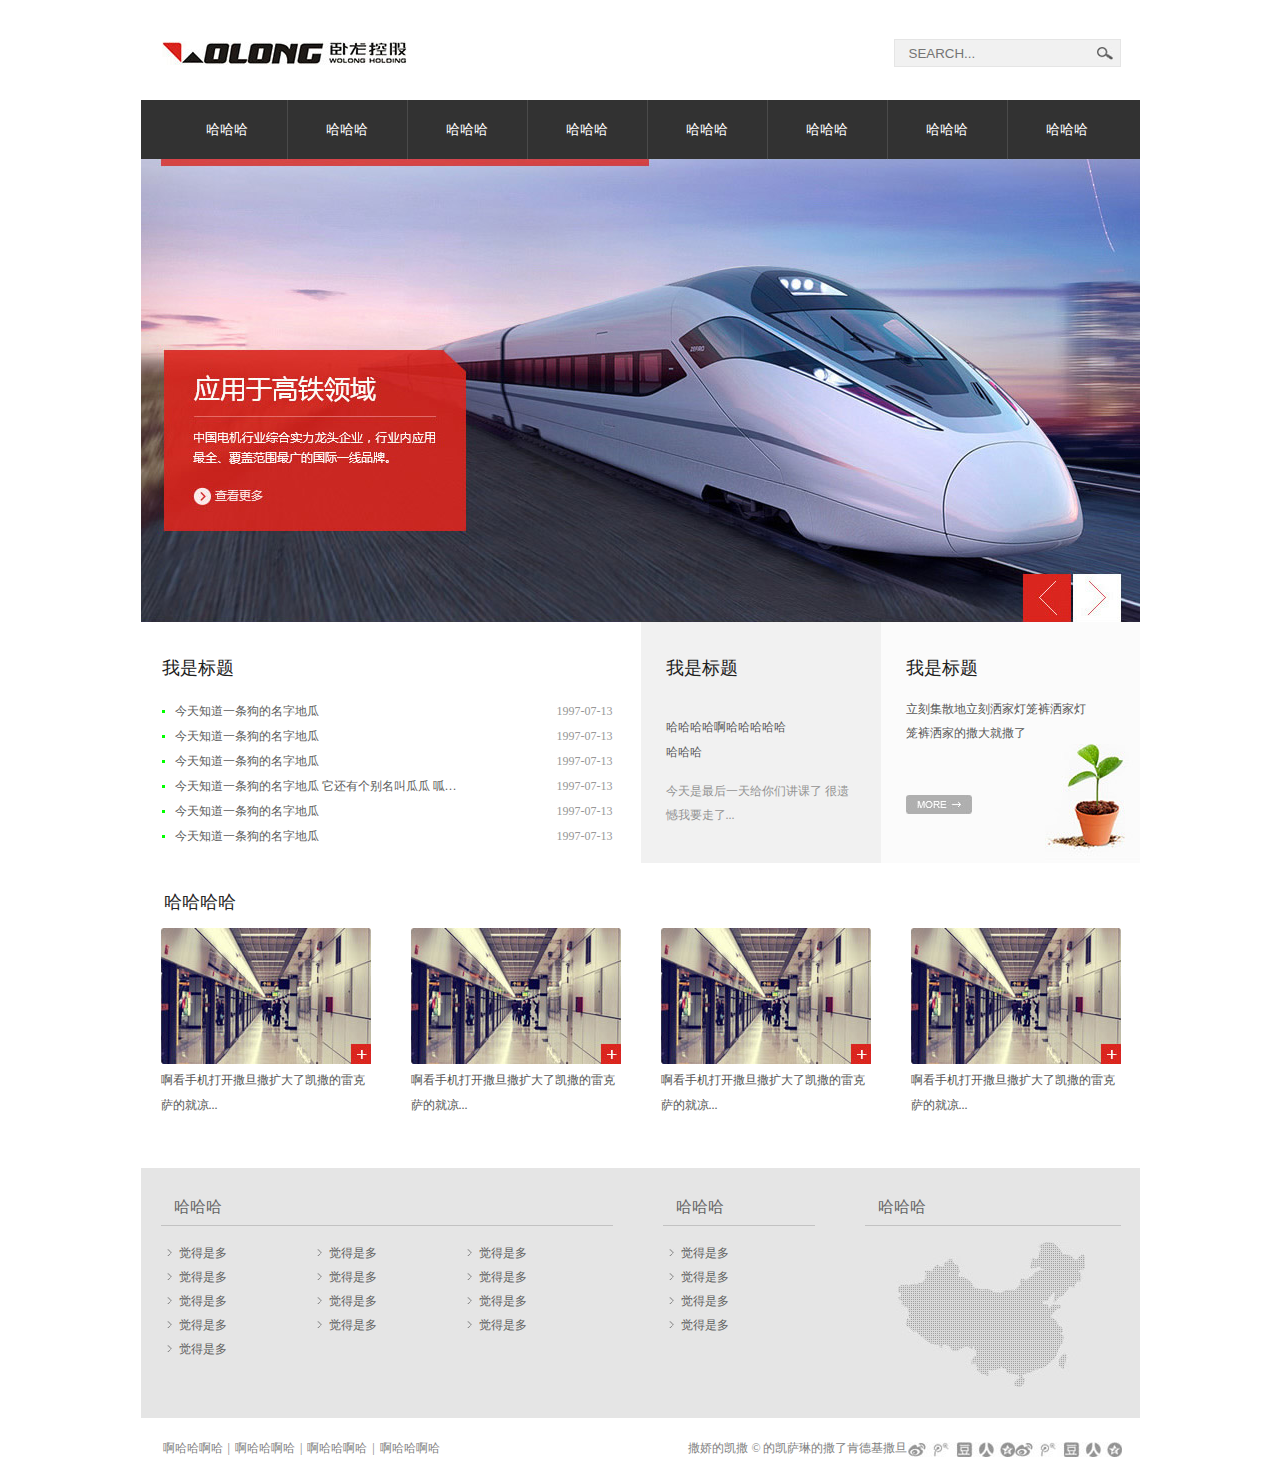
==== index.html @ ba3e5202 "no message" ====
<!doctype html>
<html>
<head>
<meta charset="utf-8">
<title>卧龙控股</title>
<link rel="stylesheet" href="css/style.css" />
</head>
<body>

<!-- 页头 -->
<div id="header">
	<a href="#" class="logo"><img src="images/logo.png" /></a>
	<div class="search">
    	<input type="text" class="txt" placeholder="SEARCH..." />
    	<input type="submit" class="sub" value="" />
    </div>
</div>

<!-- 导航 -->
<div id="nav">
	<ul>
    	<li class="te"><a href="#">哈哈哈</a></li>
        <li><a href="#">哈哈哈</a></li>
        <li><a href="#">哈哈哈</a></li>
        <li><a href="#">哈哈哈</a></li>
        <li><a href="#">哈哈哈</a></li>
        <li><a href="#">哈哈哈</a></li>
        <li><a href="#">哈哈哈</a></li>
        <li><a href="#">哈哈哈</a></li>
    </ul>
</div>

<!-- 广告栏 -->
<div id="banner"><img src="images/banner.png" /></div>

<!-- 主体 -->
<div id="main">
	<div class="main-t">
    	<div class="main-t-l">
        	<h3>我是标题</h3>
        	<ul>
        		<li>
                	<a href="#">今天知道一条狗的名字地瓜</a>
                    <span>1997-07-13</span>
                </li>
                <li>
                	<a href="#">今天知道一条狗的名字地瓜</a>
                    <span>1997-07-13</span>
                </li>
                <li>
                	<a href="#">今天知道一条狗的名字地瓜</a>
                    <span>1997-07-13</span>
                </li>
                <li>
                	<a href="#">今天知道一条狗的名字地瓜 它还有个别名叫瓜瓜 呱呱叫 瓜叫瓜 地瓜是条狗 一点也不可爱</a>
                    <span>1997-07-13</span>
                </li>
                <li>
                	<a href="#">今天知道一条狗的名字地瓜</a>
                    <span>1997-07-13</span>
                </li>
                <li>
                	<a href="#">今天知道一条狗的名字地瓜</a>
                    <span>1997-07-13</span>
                </li>
            </ul>
        </div>
    	<div class="main-t-c">
        	<h3>我是标题</h3>
        	<h4>哈哈哈哈啊哈哈哈哈哈哈哈哈</h4>
            <p>今天是最后一天给你们讲课了 很遗憾我要走了...</p>
        </div>
    	<div class="main-t-r">
        	<h3>我是标题</h3>
        	<p>立刻集散地立刻洒家灯笼裤洒家灯笼裤洒家的撒大就撒了</p>
            <a href="#"><img src="images/mroe.png" /></a>
        </div>
    </div>
	<div class="main-c">哈哈哈哈</div>
	<div class="main-b">
    	<ul>
       		<li>
            	<img src="images/t1.png" />
                <p>啊看手机打开撒旦撒扩大了凯撒的雷克萨的就凉...</p>
            </li>
            <li>
            	<img src="images/t1.png" />
                <p>啊看手机打开撒旦撒扩大了凯撒的雷克萨的就凉...</p>
            </li>
            <li>
            	<img src="images/t1.png" />
                <p>啊看手机打开撒旦撒扩大了凯撒的雷克萨的就凉...</p>
            </li>
            <li class="last">
            	<img src="images/t1.png" />
                <p>啊看手机打开撒旦撒扩大了凯撒的雷克萨的就凉...</p>
            </li>
            
        </ul>
    </div>
</div>

<!-- 地图 -->
<div id="map">
	<div class="map-l">
    	<h3>哈哈哈</h3>
    	<ul>
        	<li><a href="#">觉得是多</a></li>
            <li><a href="#">觉得是多</a></li>
            <li><a href="#">觉得是多</a></li>
            <li><a href="#">觉得是多</a></li>
            <li><a href="#">觉得是多</a></li>
            <li><a href="#">觉得是多</a></li>
            <li><a href="#">觉得是多</a></li>
            <li><a href="#">觉得是多</a></li>
            <li><a href="#">觉得是多</a></li>
            <li><a href="#">觉得是多</a></li>
            <li><a href="#">觉得是多</a></li>
            <li><a href="#">觉得是多</a></li>
            <li><a href="#">觉得是多</a></li>   
        </ul>
    </div>
	<div class="map-c">
    	<h3>哈哈哈</h3>
    	<ul>
        	<li><a href="#">觉得是多</a></li>
            <li><a href="#">觉得是多</a></li>
            <li><a href="#">觉得是多</a></li>
            <li><a href="#">觉得是多</a></li>
        </ul>
    </div>    
	<div class="map-r">
    	<h3>哈哈哈</h3>
    
    </div>
</div>

<!-- 页脚 -->
<div id="footer">
	<div class="footer-l">
    	<a href="#">啊哈哈啊哈</a>
    	<span>|</span>
        <a href="#">啊哈哈啊哈</a>
    	<span>|</span>
        <a href="#">啊哈哈啊哈</a>
    	<span>|</span>
        <a href="#">啊哈哈啊哈</a>        
    </div>
	<div class="footer-r">撒娇的凯撒 &copy; 的凯萨琳的撒了肯德基撒旦<img src="images/fengxiang.png" /><img src="images/fengxiang.png" /></div>
</div>

</body>
</html>
---- css/style.css ----
@charset "utf-8";
/* CSS Document */

*{margin:0;padding:0;}/*去除空隙*/
li{list-style:none;}/*去除所有的列表符号*/
a{text-decoration:none;}/*去除a下划线*/
#header{width:999px;height:100px;margin:0 auto;}
#header .logo{float:left;margin:41px 0 0 21px;}
#header .search{float:right;width:225px;background:#f1f1f1;border:1px solid #e5e5e5;margin:39px 19px 0 0;}
#header .search .txt{float:left;border:0;background:none;height:26px;text-indent:14px;width:195px;}
#header .search .sub{float:right;border:0;width:30px;height:26px;background:url(../images/search.png) no-repeat center;}
#nav{width:999px;height:59px;background:#323232;margin:0 auto;}
#nav ul{height:59px;padding-left:27px;}
#nav ul li{float:left;width:119px;height:59px;border-left:1px solid #4a4a4a;text-align:center;}
#nav ul li.te{border:0;}
#nav ul li a{font:14px/59px "";color:#fff;}
#banner{width:999px;height:463px;margin:0 auto;}
#main {width:999px;height:546px;margin:0 auto;}
#main .main-t{height:241px;background:pink;}
#main .main-t h3{font:18px/62px "";color:#202020;margin-top:15px;}
#main .main-t .main-t-l{float:left;width:451px;background:#fff;padding:0 28px 0 21px;height:241px;}
#main .main-t .main-t-l ul{}
#main .main-t .main-t-l ul li{font:12px/25px "";background:url(../images/dian.png) no-repeat left;height:25px;}
#main .main-t .main-t-l ul li a{float:left;color:#5d5d5d;text-indent:13px;
width:300px;overflow:hidden;text-overflow:ellipsis;white-space:nowrap;
}
#main .main-t .main-t-l ul li span {float:right;color:#979797;}
#main .main-t .main-t-c{float:left;width:215px;height:241px;background:#f1f1f1;padding-left:25px;}
#main .main-t .main-t-c h4{font:12px/25px "";color:#575757;width:128px;margin-top:16px;}
#main .main-t .main-t-c p{font:12px/24px "";color:#939393;width:192px;margin-top:14px;}
#main .main-t .main-t-r{float:left;width:234px;height:241px;padding-left:25px;background:#fbfbfb url(../images/hua.png) no-repeat right bottom;}
#main .main-t .main-t-r p{font:12px/24px "";color:#575757;margin-top:-2px;width:180px;margin-bottom:50px;}
#main .main-c {height:52px;font:18px/52px "";color:#262626;margin:13px  0 0 23px;}
#main .main-b{height:240px;}
#main .main-b ul{height:240px;}
#main .main-b ul li{width:210px;height:240px;margin:0 20px;float:left;}
#main .main-b ul li.last{margin-right:0;}
#main .main-b ul li p{font:12px/25px "";color:#545454;}
#map{width:999px;height:250px;background:#e5e5e5;margin:0 auto;}
#map h3{font:16px/36px "";color:#656565;border-bottom:1px solid #c2c2c2;padding-left:13px;margin-top:21px;}
#map ul{overflow:hidden;margin-top:15px;}
#map ul li{float:left;width:150px;background:url(../images/jiantou.png)  no-repeat 6px;}
#map ul li a{color:#5f5f5f;font:12px/24px "";margin-left:18px;}
#map .map-l {float:left;width:452px;height:250px;margin-left:20px;}
#map .map-c{float:left;width:152px;height:250px;margin:0 50px;}
#map .map-r{float:left;width:256px;height:250px;background:url(../images/ji.png) no-repeat 31px 73px;}
#footer{width:999px;height:8lpx;margin:0 auto;font:12px/60px "";color:#818181;}
#footer .footer-l{float:left;margin-left:22px;}
#footer .footer-l a{color:#818181;}
#footer .footer-l span{margin:0 2px;}
#footer .footer-r{float:right;margin-right:18px;}
#footer .footer-r img{vertical-align:middle;}
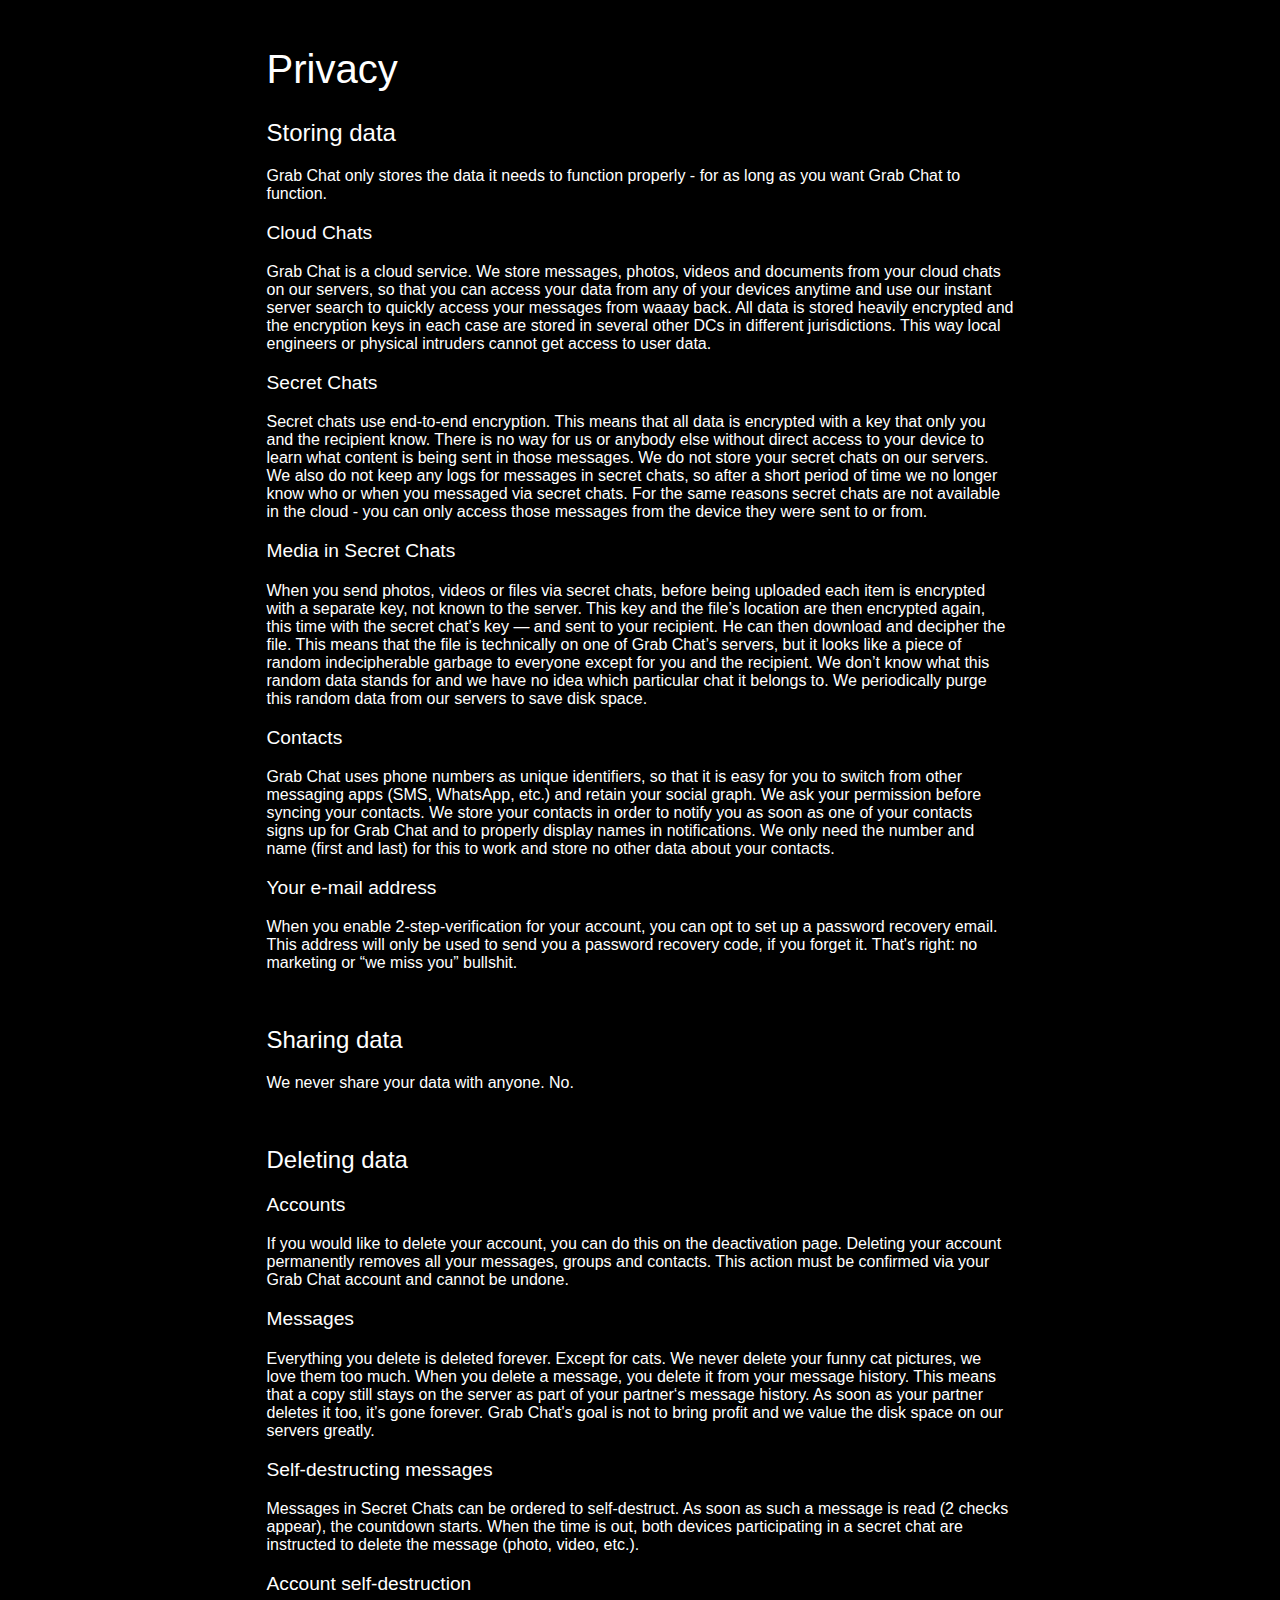
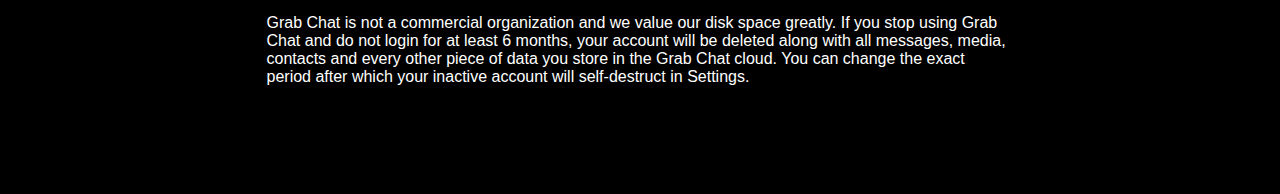
==== commit 6a308ba6: "change" ====
--- a/index.html
+++ b/index.html
@@ -1,153 +1,546 @@
-<!doctype html>
-<html>
-<head>
-<meta charset="utf-8">
-<title>卧龙控股</title>
-<link rel="stylesheet" href="css/style.css" />
-</head>
-<body>
-
-<!-- 页头 -->
-<div id="header">
-	<a href="#" class="logo"><img src="images/logo.png" /></a>
-	<div class="search">
-    	<input type="text" class="txt" placeholder="SEARCH..." />
-    	<input type="submit" class="sub" value="" />
+<!DOCTYPE html>
+<html lang="zh_CN">
+  <head>
+    <meta charset="utf-8" />
+    <meta http-equiv="X-UA-Compatible" content="IE=edge" />
+    <meta name="viewport" content="width=device-width,initial-scale=1.0" />
+    <title>privacy</title>
+    <style>
+      .bg {
+        position: absolute;
+        width: 100%;
+        height: 100%;
+        background-color: #000;
+        z-index: 1;
+      }
+      .bg.active {
+        z-index: 2;
+      }
+      .centerBox {
+        z-index: 5;
+      }
+      .clearfix {
+        *zoom: 1;
+      }
+      .clearfix:before,
+      .clearfix:after {
+        display: table;
+        line-height: 0;
+        content: '';
+      }
+      .clearfix:after {
+        clear: both;
+      }
+      body {
+        font-family: 'Roboto', Arial, sans-serif;
+        color: #fff;
+        background: #000;
+        margin: 0;
+        -webkit-font-smoothing: antialiased;
+        -webkit-text-size-adjust: 100%;
+        -webkit-transition: opacity 400ms;
+        -moz-transition: opacity 400ms;
+        transition: opacity 400ms;
+      }
+      a,
+      a:visited {
+        color: #eee;
+        text-decoration: none;
+        cursor: pointer !important;
+      }
+      a:hover,
+      a:active {
+        color: #eee;
+      }
+      h1,
+      h2,
+      h3 {
+        font-family: 'Roboto', Arial, sans-serif;
+      }
+      h1 {
+        font-size: 2.5em;
+        font-weight: 300;
+      }
+      h2 {
+        font-size: 1.5em;
+        font-weight: 300;
+      }
+      h3 {
+        font-size: 1.2em;
+        font-weight: 400;
+      }
+      .centerBox {
+        position: absolute;
+        top: 50%;
+        margin-top: -210px;
+        left: 0;
+        width: 100%;
+        text-align: center;
+      }
+      .menu {
+        max-width: 624px;
+        width: 100%;
+        margin-left: auto;
+        margin-right: auto;
+        height: 395px;
+      }
+      .container .header {
+        margin: 0 auto;
+        padding: 5px;
+        text-align: center;
+        background: rgba(0, 0, 0, 0.01);
+      }
+      .container .header span {
+        display: block;
+        font-size: 60%;
+        opacity: 0.8;
+        padding-bottom: 0.6em;
+      }
+      .nav-top {
+        text-transform: uppercase;
+        width: 100%;
+        line-height: 2.6;
+        height: 36px;
+        position: absolute;
+        bottom: 0;
+      }
+      .nav-top a {
+        padding: 0.41em 1em;
+        letter-spacing: 0.1em;
+        color: #eee;
+        display: inline-block;
+        font-size: 10px;
+      }
+      .nav-top a:hover {
+        color: #fff;
+      }
+      .nav-top span.right {
+        float: right;
+      }
+      .nav-top span.right a {
+        float: left;
+        display: block;
+      }
+      .nav-top,
+      .header,
+      .menu {
+        position: relative;
+      }
+      #appDownload {
+        width: 100%;
+        text-align: center;
+        position: absolute;
+        bottom: 50px;
+        left: 0;
+        border: 0;
+        outline: 0;
+        z-index: 100;
+        color: #bbb;
+        background: transparent;
+        -moz-transition: all 0.2s cubic-bezier(0.7, 0.01, 0.3, 1);
+        -o-transition: all 0.2s cubic-bezier(0.7, 0.01, 0.3, 1);
+        -webkit-transition: all 0.2s cubic-bezier(0.7, 0.01, 0.3, 1);
+        transition: all 0.2s cubic-bezier(0.7, 0.01, 0.3, 1);
+        font: 36px Heiti, 'Lucida Grande', Arial;
+        font-weight: bold;
+      }
+      #appDownload span img {
+        width: 50px;
+        height: 50px;
+      }
+      #appDownload span {
+        display: inline-block;
+        position: relative;
+        top: -10px;
+        -moz-transition: all 0.7s cubic-bezier(0.7, 0.01, 0.3, 1);
+        -o-transition: all 0.7s cubic-bezier(0.7, 0.01, 0.3, 1);
+        -webkit-transition: all 0.7s cubic-bezier(0.7, 0.01, 0.3, 1);
+        transition: all 0.7s cubic-bezier(0.7, 0.01, 0.3, 1);
+      }
+      .homeHeader {
+        margin-top: 0;
+      }
+      .logo {
+        max-width: 220px;
+        width: 100%;
+        margin: 0 auto;
+      }
+      .sublogo {
+        max-width: 90px;
+        width: 100%;
+        margin: 0 auto;
+        margin-bottom: -29px;
+      }
+      .menulogo {
+        max-width: 90px;
+        width: 100%;
+        margin: 0 auto;
+      }
+      .downloadBtnHome {
+        max-width: 172px;
+        width: 100%;
+      }
+      .headerLink {
+        color: #fff;
+        font-size: 10px;
+        text-transform: uppercase;
+      }
+      .dlIcons {
+        max-width: 20px;
+      }
+      .dlIconsSideMenu {
+        max-width: 30px;
+      }
+      .menuDLiconsBox {
+        position: absolute;
+        bottom: 40px;
+      }
+      .menuDLicons {
+        display: inline !important;
+        margin: 0 0 0 25px !important;
+        padding: 0 !important;
+      }
+      #sticker a {
+        line-height: 12px;
+        font-size: 16px;
+        color: #eee;
+      }
+      #sticker a:hover {
+        color: #fff;
+      }
+      #sticker ul {
+        list-style: none;
+      }
+      #sticker li {
+        padding-bottom: 10px;
+      }
+      div#wrapper {
+        margin: 0 auto;
+        width: auto;
+        max-width: 787px;
+        word-wrap: break-word;
+      }
+      .aboutContainer {
+        padding: 20px;
+      }
+      div#sideBar {
+        width: 177px;
+        padding: 43px 0 20px 0;
+        margin-right: 0;
+        float: left;
+        text-align: right;
+      }
+      .clear {
+        clear: both;
+      }
+      div#sticker {
+        padding: 20px 0;
+        margin: 0 0;
+        width: 177px;
+      }
+      .stick {
+        position: fixed;
+        top: 0;
+      }
+      .container {
+        -webkit-animation: fadein 1s;
+        -moz-animation: fadein 1s;
+        -ms-animation: fadein 1s;
+        -o-animation: fadein 1s;
+        animation: fadein 1s;
+      }
+      @keyframes fadein {
+        from {
+          opacity: 0;
+        }
+        to {
+          opacity: 1;
+        }
+      }
+      @-moz-keyframes fadein {
+        from {
+          opacity: 0;
+        }
+        to {
+          opacity: 1;
+        }
+      }
+      @-webkit-keyframes fadein {
+        from {
+          opacity: 0;
+        }
+        to {
+          opacity: 1;
+        }
+      }
+      @-ms-keyframes fadein {
+        from {
+          opacity: 0;
+        }
+        to {
+          opacity: 1;
+        }
+      }
+      @-o-keyframes fadein {
+        from {
+          opacity: 0;
+        }
+        to {
+          opacity: 1;
+        }
+      }
+      .content-wrap {
+        overflow: hidden;
+        width: 100%;
+        height: 100%;
+      }
+      .content-wrap {
+        overflow-y: scroll;
+        -webkit-overflow-scrolling: touch;
+      }
+      .content {
+        position: relative;
+        background: #b4bad2;
+      }
+      @media only screen and (max-width: 768px) {
+        .sublogo {
+          display: block;
+          margin-bottom: 0;
+          padding: 20px 0 0 0;
+        }
+        .subheader {
+          display: block;
+          text-align: center;
+          font-size: 32px;
+        }
+        #appDownload {
+          bottom: 5px;
+        }
+        .centerBox {
+          margin-top: -200px;
+        }
+        div#sideBar {
+          display: none;
+        }
+      }
+      .tousec li {
+        padding-bottom: 0.5em;
+      }
+      .touOlDecimal {
+        margin-left: 40px;
+        list-style: decimal outside none;
+      }
+      .touOlUpperAlpha {
+        list-style: upper-alpha inside none;
+      }
+      .touOlUpperAlpha li {
+        padding-bottom: 0.5em;
+        text-indent: 40px;
+      }
+      .touOlLowerAlpha {
+        margin-left: 40px;
+        list-style: lower-alpha outside none;
+      }
+      .touOlLowerRoman {
+        margin-left: 40px;
+        list-style: lower-roman outside none;
+      }
+      .touOlLowerRoman li {
+        text-indent: 0;
+      }
+      .touUlDisc {
+        margin-left: 40px;
+        list-style: disc outside none;
+      }
+      .touUlDisc li {
+        text-indent: 0;
+      }
+      .ppsec li {
+        padding-bottom: 0.5em;
+      }
+      .ppOlDecimal {
+        margin-left: 40px;
+        list-style: decimal outside none;
+      }
+      .ppOlUpperAlpha {
+        list-style: upper-alpha inside none;
+      }
+      .ppOlUpperAlpha li {
+        padding-bottom: 0.5em;
+        text-indent: 40px;
+      }
+      .ppOlLowerAlpha {
+        margin-left: 40px;
+        list-style: lower-alpha outside none;
+      }
+      .ppOlLowerRoman {
+        margin-left: 40px;
+        list-style: lower-roman outside none;
+      }
+      .ppOlLowerRoman li {
+        text-indent: 0;
+      }
+      .ppUlDisc {
+        margin-left: 40px;
+        list-style: disc outside none;
+      }
+      .ppUlDisc li {
+        text-indent: 0;
+      }
+      @media print {
+        q {
+          quotes: none;
+        }
+        q:before,
+        q:after {
+          content: '';
+        }
+        img {
+          display: none;
+          border: 0;
+        }
+        button {
+          display: none;
+          border: 0;
+        }
+        .menu-button {
+          display: none;
+          border: 0;
+        }
+        body {
+          font: 12pt arial, helvetica, tahoma, san-serif;
+          line-height: 1.5;
+          color: #000 !important;
+          background: #fff !important;
+        }
+        p {
+          font-size: 12px !important;
+        }
+        h1 {
+          font-size: 18px !important;
+        }
+        h2 {
+          font-size: 14px;
+          margin-top: 25px;
+          font-weight: bold;
+        }
+      }
+    </style>
+  </head>
+  <body>
+    <div id="wrapper">
+      <div id="mainContent">
+        <article class="aboutContainer">
+          <div class="aboutText">
+            <h1 class="subheader">Privacy</h1>
+            <h2>Storing data</h2>
+            <p>
+              Grab Chat only stores the data it needs to function properly - for
+              as long as you want Grab Chat to function.
+            </p>
+            <h3>Cloud Chats</h3>
+            <p>
+              Grab Chat is a cloud service. We store messages, photos, videos
+              and documents from your cloud chats on our servers, so that you
+              can access your data from any of your devices anytime and use our
+              instant server search to quickly access your messages from waaay
+              back. All data is stored heavily encrypted and the encryption keys
+              in each case are stored in several other DCs in different
+              jurisdictions. This way local engineers or physical intruders
+              cannot get access to user data.
+            </p>
+            <h3>Secret Chats</h3>
+            <p>
+              Secret chats use end-to-end encryption. This means that all data
+              is encrypted with a key that only you and the recipient know.
+              There is no way for us or anybody else without direct access to
+              your device to learn what content is being sent in those messages.
+              We do not store your secret chats on our servers. We also do not
+              keep any logs for messages in secret chats, so after a short
+              period of time we no longer know who or when you messaged via
+              secret chats. For the same reasons secret chats are not available
+              in the cloud - you can only access those messages from the device
+              they were sent to or from.
+            </p>
+            <h3>Media in Secret Chats</h3>
+            <p>
+              When you send photos, videos or files via secret chats, before
+              being uploaded each item is encrypted with a separate key, not
+              known to the server. This key and the file’s location are then
+              encrypted again, this time with the secret chat’s key — and sent
+              to your recipient. He can then download and decipher the file.
+              This means that the file is technically on one of Grab Chat’s
+              servers, but it looks like a piece of random indecipherable
+              garbage to everyone except for you and the recipient. We don’t
+              know what this random data stands for and we have no idea which
+              particular chat it belongs to. We periodically purge this random
+              data from our servers to save disk space.
+            </p>
+            <h3>Contacts</h3>
+            <p>
+              Grab Chat uses phone numbers as unique identifiers, so that it is
+              easy for you to switch from other messaging apps (SMS, WhatsApp,
+              etc.) and retain your social graph. We ask your permission before
+              syncing your contacts. We store your contacts in order to notify
+              you as soon as one of your contacts signs up for Grab Chat and to
+              properly display names in notifications. We only need the number
+              and name (first and last) for this to work and store no other data
+              about your contacts.
+            </p>
+            <h3>Your e-mail address</h3>
+            <p>
+              When you enable 2-step-verification for your account, you can opt
+              to set up a password recovery email. This address will only be
+              used to send you a password recovery code, if you forget it.
+              That's right: no marketing or “we miss you” bullshit.
+            </p>
+            <br />
+            <h2>Sharing data</h2>
+            <p>
+              We never share your data with anyone. No.
+            </p>
+            <br />
+            <h2>Deleting data</h2>
+            <h3>Accounts</h3>
+            <p>
+              If you would like to delete your account, you can do this on the
+              deactivation page. Deleting your account permanently removes all
+              your messages, groups and contacts. This action must be confirmed
+              via your Grab Chat account and cannot be undone.
+            </p>
+            <h3>Messages</h3>
+            <p>
+              Everything you delete is deleted forever. Except for cats. We
+              never delete your funny cat pictures, we love them too much. When
+              you delete a message, you delete it from your message history.
+              This means that a copy still stays on the server as part of your
+              partner‘s message history. As soon as your partner deletes it too,
+              it’s gone forever. Grab Chat's goal is not to bring profit and we
+              value the disk space on our servers greatly.
+            </p>
+            <h3>Self-destructing messages</h3>
+            <p>
+              Messages in Secret Chats can be ordered to self-destruct. As soon
+              as such a message is read (2 checks appear), the countdown starts.
+              When the time is out, both devices participating in a secret chat
+              are instructed to delete the message (photo, video, etc.).
+            </p>
+            <h3>Account self-destruction</h3>
+            <p>
+              Grab Chat is not a commercial organization and we value our disk
+              space greatly. If you stop using Grab Chat and do not login for at
+              least 6 months, your account will be deleted along with all
+              messages, media, contacts and every other piece of data you store
+              in the Grab Chat cloud. You can change the exact period after
+              which your inactive account will self-destruct in Settings.
+            </p>
+          </div>
+          <br />
+          <br />
+          <br />
+          &nbsp;
+        </article>
+      </div>
     </div>
-</div>
-
-<!-- 导航 -->
-<div id="nav">
-	<ul>
-    	<li class="te"><a href="#">哈哈哈</a></li>
-        <li><a href="#">哈哈哈</a></li>
-        <li><a href="#">哈哈哈</a></li>
-        <li><a href="#">哈哈哈</a></li>
-        <li><a href="#">哈哈哈</a></li>
-        <li><a href="#">哈哈哈</a></li>
-        <li><a href="#">哈哈哈</a></li>
-        <li><a href="#">哈哈哈</a></li>
-    </ul>
-</div>
-
-<!-- 广告栏 -->
-<div id="banner"><img src="images/banner.png" /></div>
-
-<!-- 主体 -->
-<div id="main">
-	<div class="main-t">
-    	<div class="main-t-l">
-        	<h3>我是标题</h3>
-        	<ul>
-        		<li>
-                	<a href="#">今天知道一条狗的名字地瓜</a>
-                    <span>1997-07-13</span>
-                </li>
-                <li>
-                	<a href="#">今天知道一条狗的名字地瓜</a>
-                    <span>1997-07-13</span>
-                </li>
-                <li>
-                	<a href="#">今天知道一条狗的名字地瓜</a>
-                    <span>1997-07-13</span>
-                </li>
-                <li>
-                	<a href="#">今天知道一条狗的名字地瓜 它还有个别名叫瓜瓜 呱呱叫 瓜叫瓜 地瓜是条狗 一点也不可爱</a>
-                    <span>1997-07-13</span>
-                </li>
-                <li>
-                	<a href="#">今天知道一条狗的名字地瓜</a>
-                    <span>1997-07-13</span>
-                </li>
-                <li>
-                	<a href="#">今天知道一条狗的名字地瓜</a>
-                    <span>1997-07-13</span>
-                </li>
-            </ul>
-        </div>
-    	<div class="main-t-c">
-        	<h3>我是标题</h3>
-        	<h4>哈哈哈哈啊哈哈哈哈哈哈哈哈</h4>
-            <p>今天是最后一天给你们讲课了 很遗憾我要走了...</p>
-        </div>
-    	<div class="main-t-r">
-        	<h3>我是标题</h3>
-        	<p>立刻集散地立刻洒家灯笼裤洒家灯笼裤洒家的撒大就撒了</p>
-            <a href="#"><img src="images/mroe.png" /></a>
-        </div>
-    </div>
-	<div class="main-c">哈哈哈哈</div>
-	<div class="main-b">
-    	<ul>
-       		<li>
-            	<img src="images/t1.png" />
-                <p>啊看手机打开撒旦撒扩大了凯撒的雷克萨的就凉...</p>
-            </li>
-            <li>
-            	<img src="images/t1.png" />
-                <p>啊看手机打开撒旦撒扩大了凯撒的雷克萨的就凉...</p>
-            </li>
-            <li>
-            	<img src="images/t1.png" />
-                <p>啊看手机打开撒旦撒扩大了凯撒的雷克萨的就凉...</p>
-            </li>
-            <li class="last">
-            	<img src="images/t1.png" />
-                <p>啊看手机打开撒旦撒扩大了凯撒的雷克萨的就凉...</p>
-            </li>
-            
-        </ul>
-    </div>
-</div>
-
-<!-- 地图 -->
-<div id="map">
-	<div class="map-l">
-    	<h3>哈哈哈</h3>
-    	<ul>
-        	<li><a href="#">觉得是多</a></li>
-            <li><a href="#">觉得是多</a></li>
-            <li><a href="#">觉得是多</a></li>
-            <li><a href="#">觉得是多</a></li>
-            <li><a href="#">觉得是多</a></li>
-            <li><a href="#">觉得是多</a></li>
-            <li><a href="#">觉得是多</a></li>
-            <li><a href="#">觉得是多</a></li>
-            <li><a href="#">觉得是多</a></li>
-            <li><a href="#">觉得是多</a></li>
-            <li><a href="#">觉得是多</a></li>
-            <li><a href="#">觉得是多</a></li>
-            <li><a href="#">觉得是多</a></li>   
-        </ul>
-    </div>
-	<div class="map-c">
-    	<h3>哈哈哈</h3>
-    	<ul>
-        	<li><a href="#">觉得是多</a></li>
-            <li><a href="#">觉得是多</a></li>
-            <li><a href="#">觉得是多</a></li>
-            <li><a href="#">觉得是多</a></li>
-        </ul>
-    </div>    
-	<div class="map-r">
-    	<h3>哈哈哈</h3>
-    
-    </div>
-</div>
-
-<!-- 页脚 -->
-<div id="footer">
-	<div class="footer-l">
-    	<a href="#">啊哈哈啊哈</a>
-    	<span>|</span>
-        <a href="#">啊哈哈啊哈</a>
-    	<span>|</span>
-        <a href="#">啊哈哈啊哈</a>
-    	<span>|</span>
-        <a href="#">啊哈哈啊哈</a>        
-    </div>
-	<div class="footer-r">撒娇的凯撒 &copy; 的凯萨琳的撒了肯德基撒旦<img src="images/fengxiang.png" /><img src="images/fengxiang.png" /></div>
-</div>
-
-</body>
+  </body>
 </html>
